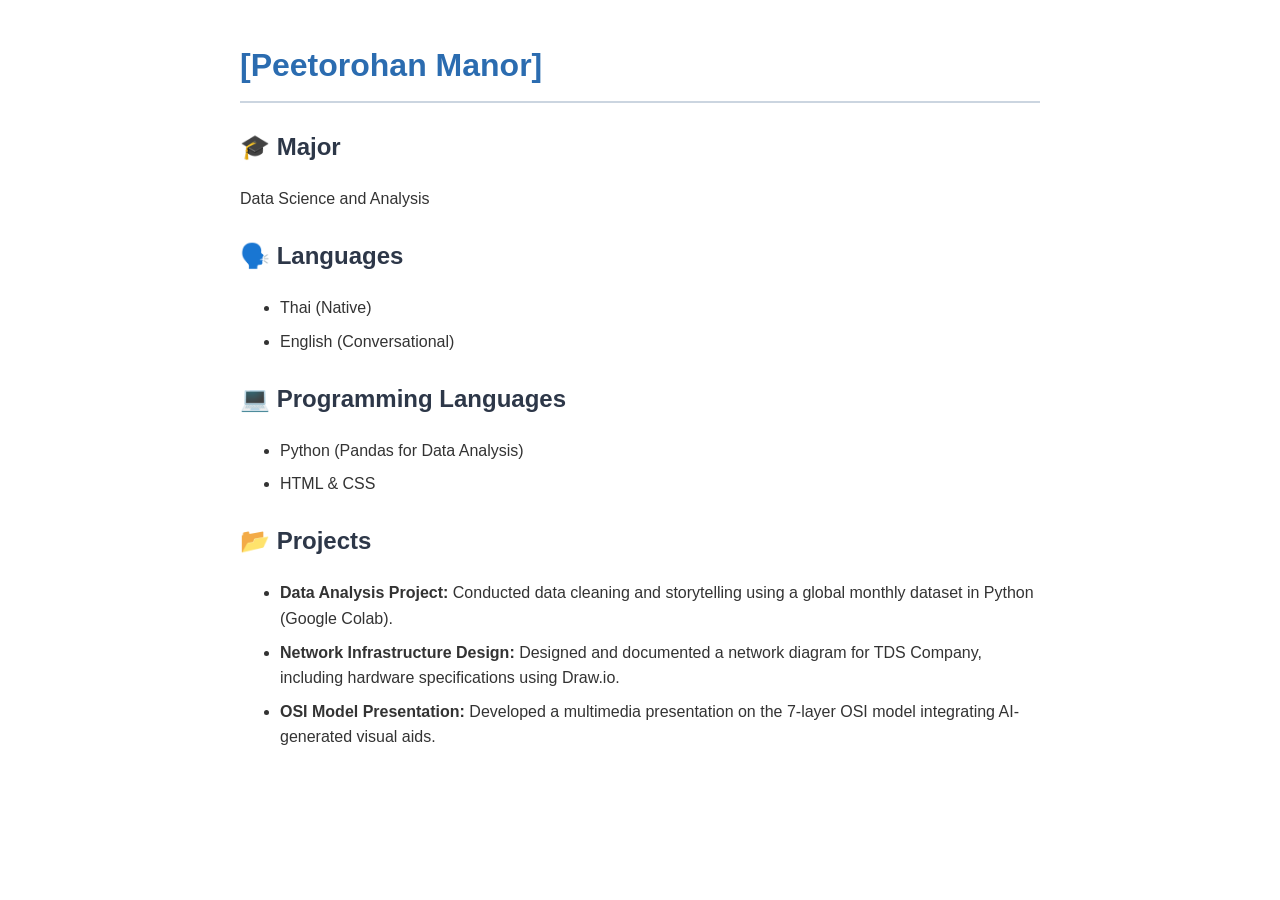
==== index.html @ d4fb4f1d "Add files via upload" ====
<!DOCTYPE html>
<html lang="en">
<head>
    <meta charset="UTF-8">
    <meta name="viewport" content="width=device-width, initial-scale=1.0">
    <meta name="description" content="Curriculum Vitae ของ Peetorohan Manor สาขา Data Science and Analysis">
    <meta name="keywords" content="CV, resume, Peetorohan Manor, Data Science, Data Analysis">
    <meta name="author" content="Peetorohan Manor">
    <title>Curriculum Vitae</title>
    
    <style>
        body { 
            font-family: Arial, sans-serif; 
            line-height: 1.6; 
            margin: 40px auto; 
            max-width: 800px;
            color: #333;
        }
        h1 { color: #2b6cb0; border-bottom: 2px solid #cbd5e0; padding-bottom: 10px; }
        h2 { color: #2d3748; margin-top: 25px; }
        ul { margin-bottom: 20px; }
        li { margin-bottom: 8px; }
    </style>
</head>
<body>

    <!-- 1. Your Name -->
    <h1>[Peetorohan Manor]</h1>

    <!-- 2. Your Major -->
    <h2>🎓 Major</h2>
    <p>Data Science and Analysis</p>

    <!-- 3. Languages you speak -->
    <h2>🗣️ Languages</h2>
    <ul>
        <li>Thai (Native)</li>
        <li>English (Conversational)</li>
    </ul>

    <!-- 4. Programming languages you used -->
    <h2>💻 Programming Languages</h2>
    <ul>
        <li>Python (Pandas for Data Analysis)</li>
        <li>HTML & CSS</li>
    </ul>

    <!-- 5. Projects that you have done -->
    <h2>📂 Projects</h2>
    <ul>
        <li><strong>Data Analysis Project:</strong> Conducted data cleaning and storytelling using a global monthly dataset in Python (Google Colab).</li>
        <li><strong>Network Infrastructure Design:</strong> Designed and documented a network diagram for TDS Company, including hardware specifications using Draw.io.</li>
        <li><strong>OSI Model Presentation:</strong> Developed a multimedia presentation on the 7-layer OSI model integrating AI-generated visual aids.</li>
    </ul>


</body>
</html>
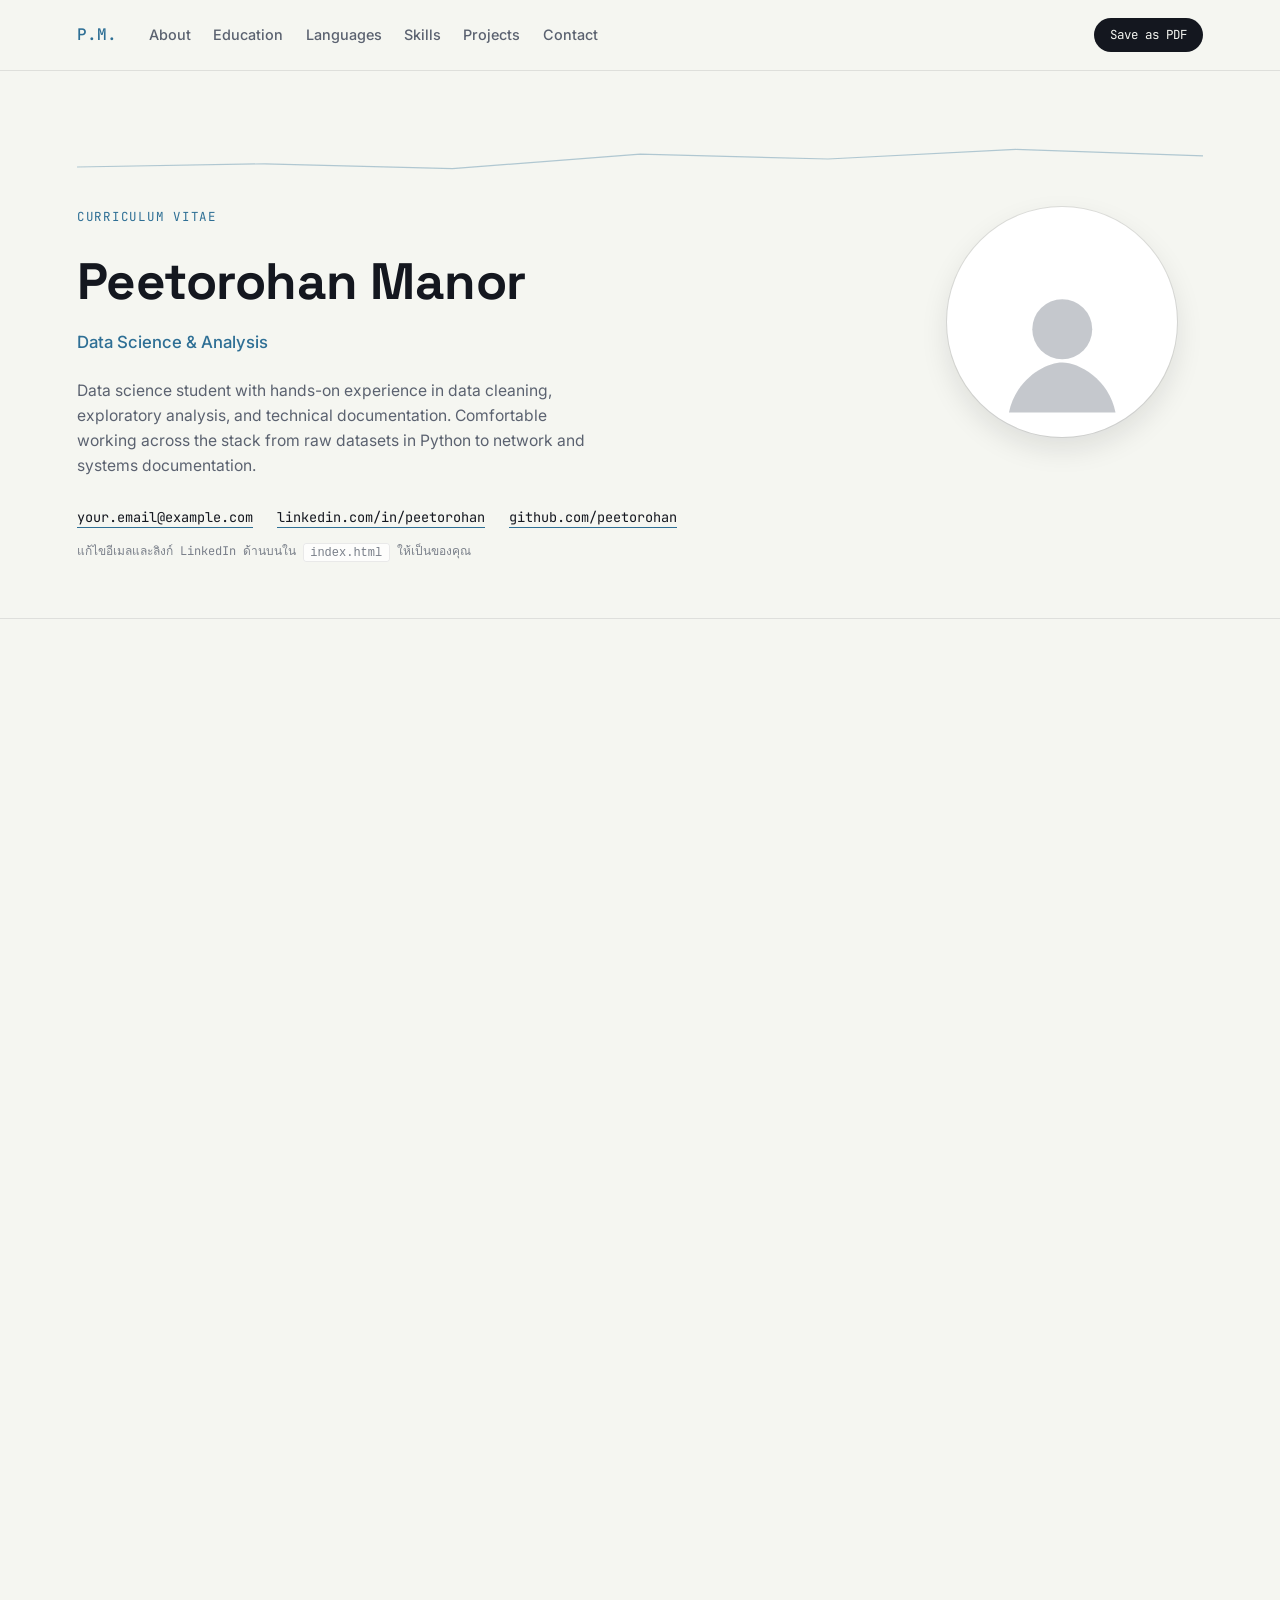
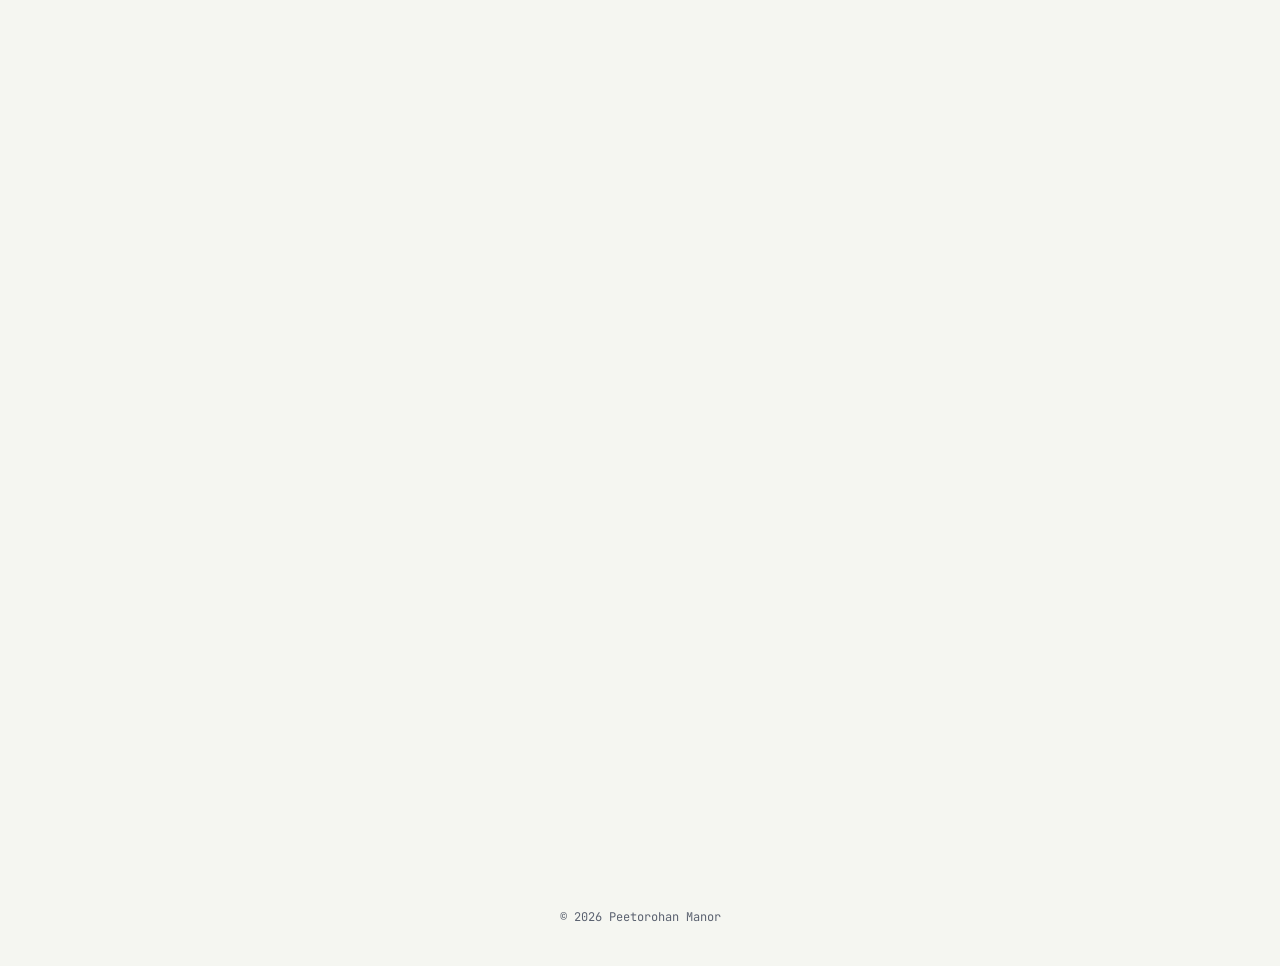
==== commit ed6b09b5: "Update index.html" ====
--- a/index.html
+++ b/index.html
@@ -1,58 +1,173 @@
 <!DOCTYPE html>
 <html lang="en">
 <head>
-    <meta charset="UTF-8">
-    <meta name="viewport" content="width=device-width, initial-scale=1.0">
-    <meta name="description" content="Curriculum Vitae ของ Peetorohan Manor สาขา Data Science and Analysis">
-    <meta name="keywords" content="CV, resume, Peetorohan Manor, Data Science, Data Analysis">
-    <meta name="author" content="Peetorohan Manor">
-    <title>Curriculum Vitae</title>
-    
-    <style>
-        body { 
-            font-family: Arial, sans-serif; 
-            line-height: 1.6; 
-            margin: 40px auto; 
-            max-width: 800px;
-            color: #333;
-        }
-        h1 { color: #2b6cb0; border-bottom: 2px solid #cbd5e0; padding-bottom: 10px; }
-        h2 { color: #2d3748; margin-top: 25px; }
-        ul { margin-bottom: 20px; }
-        li { margin-bottom: 8px; }
-    </style>
+<meta charset="UTF-8">
+<meta name="viewport" content="width=device-width, initial-scale=1.0">
+<meta name="description" content="Curriculum Vitae of Peetorohan Manor — Data Science and Analysis">
+<meta name="keywords" content="CV, resume, Peetorohan Manor, Data Science, Data Analysis">
+<meta name="author" content="Peetorohan Manor">
+<title>Peetorohan Manor — Curriculum Vitae</title>
+<link rel="preconnect" href="https://fonts.googleapis.com">
+<link href="https://fonts.googleapis.com/css2?family=Space+Grotesk:wght@500;600;700&family=Inter:wght@400;500;600&family=JetBrains+Mono:wght@400;500&display=swap" rel="stylesheet">
+<link rel="stylesheet" href="style.css">
 </head>
 <body>
 
-    <!-- 1. Your Name -->
-    <h1>[Peetorohan Manor]</h1>
+<nav class="topnav" id="topnav">
+  <span class="topnav__mark">P.M.</span>
+  <div class="topnav__links">
+    <a href="#about">About</a>
+    <a href="#education">Education</a>
+    <a href="#languages">Languages</a>
+    <a href="#skills">Skills</a>
+    <a href="#projects">Projects</a>
+    <a href="#contact">Contact</a>
+  </div>
+  <button class="topnav__print" id="printBtn">Save as PDF</button>
+</nav>
 
-    <!-- 2. Your Major -->
-    <h2>🎓 Major</h2>
-    <p>Data Science and Analysis</p>
+<!-- ===================== HERO ===================== -->
+<header class="hero" id="about">
+  <svg class="hero__line" viewBox="0 0 600 40" preserveAspectRatio="none" aria-hidden="true">
+    <polyline points="0,30 100,26 200,32 300,14 400,20 500,8 600,16"
+              fill="none" stroke="var(--blue)" stroke-width="1.5" opacity="0.35"/>
+  </svg>
 
-    <!-- 3. Languages you speak -->
-    <h2>🗣️ Languages</h2>
-    <ul>
-        <li>Thai (Native)</li>
-        <li>English (Conversational)</li>
-    </ul>
+  <div class="hero__grid">
+    <div class="hero__text">
+      <p class="hero__eyebrow">Curriculum&nbsp;Vitae</p>
+      <h1 class="hero__name">Peetorohan Manor</h1>
+      <p class="hero__role">Data Science &amp; Analysis</p>
 
-    <!-- 4. Programming languages you used -->
-    <h2>💻 Programming Languages</h2>
-    <ul>
-        <li>Python (Pandas for Data Analysis)</li>
-        <li>HTML & CSS</li>
-    </ul>
+      <p class="hero__summary">
+        Data science student with hands-on experience in data cleaning, exploratory analysis,
+        and technical documentation. Comfortable working across the stack from raw datasets
+        in Python to network and systems documentation.
+      </p>
 
-    <!-- 5. Projects that you have done -->
-    <h2>📂 Projects</h2>
-    <ul>
-        <li><strong>Data Analysis Project:</strong> Conducted data cleaning and storytelling using a global monthly dataset in Python (Google Colab).</li>
-        <li><strong>Network Infrastructure Design:</strong> Designed and documented a network diagram for TDS Company, including hardware specifications using Draw.io.</li>
-        <li><strong>OSI Model Presentation:</strong> Developed a multimedia presentation on the 7-layer OSI model integrating AI-generated visual aids.</li>
-    </ul>
+      <ul class="hero__contact">
+        <li><a href="mailto:your.email@example.com">your.email@example.com</a></li>
+        <li><a href="#">linkedin.com/in/peetorohan</a></li>
+        <li><a href="https://github.com/peetorohan">github.com/peetorohan</a></li>
+      </ul>
+      <p class="hero__note">แก้ไขอีเมลและลิงก์ LinkedIn ด้านบนใน <code>index.html</code> ให้เป็นของคุณ</p>
+    </div>
 
+    <div class="hero__photo">
+      <div class="hero__photo-frame">
+        <img src="assets/Profile.JPG" alt="Peetorohan Manor" onerror="this.style.display='none'; this.nextElementSibling.style.display='flex';">
+        <div class="hero__photo-fallback">
+          <svg viewBox="0 0 100 100" aria-hidden="true">
+            <circle cx="50" cy="38" r="18" fill="var(--muted)" opacity="0.35"/>
+            <path d="M18 88c4-20 22-30 32-30s28 10 32 30" fill="var(--muted)" opacity="0.35"/>
+          </svg>
+        </div>
+      </div>
+    </div>
+  </div>
+</header>
 
+<main>
+
+  <!-- ===================== EDUCATION ===================== -->
+  <section class="section" id="education">
+    <p class="section__tag">01</p>
+    <h2 class="section__title">Education</h2>
+
+    <article class="entry">
+      <div class="entry__head">
+        <h3>Fatoni University</h3>
+        <span class="entry__date">2567 — 2570</span>
+      </div>
+      <p class="entry__org">Data Science and Analysis (DSA)</p>
+    </article>
+  </section>
+
+  <!-- ===================== LANGUAGES ===================== -->
+  <section class="section" id="languages">
+    <p class="section__tag">02</p>
+    <h2 class="section__title">Languages</h2>
+
+    <div class="langbar">
+      <div class="langbar__row">
+        <span class="langbar__label">Thai <em>Native</em></span>
+        <div class="langbar__track"><div class="langbar__fill" data-fill="100"></div></div>
+      </div>
+      <div class="langbar__row">
+        <span class="langbar__label">Malay <em>Native</em></span>
+        <div class="langbar__track"><div class="langbar__fill" data-fill="100"></div></div>
+      </div>
+      <div class="langbar__row">
+        <span class="langbar__label">English <em>Conversational</em></span>
+        <div class="langbar__track"><div class="langbar__fill" data-fill="60"></div></div>
+      </div>
+    </div>
+  </section>
+
+  <!-- ===================== SKILLS ===================== -->
+  <section class="section" id="skills">
+    <p class="section__tag">03</p>
+    <h2 class="section__title">Programming Languages &amp; Tools</h2>
+
+    <div class="tags">
+      <span class="tag tag--blue">Python</span>
+      <span class="tag tag--blue">Pandas</span>
+      <span class="tag tag--amber">HTML</span>
+      <span class="tag tag--amber">CSS</span>
+      <span class="tag tag--green">Google Colab</span>
+      <span class="tag tag--green">Draw.io</span>
+    </div>
+  </section>
+
+  <!-- ===================== PROJECTS ===================== -->
+  <section class="section" id="projects">
+    <p class="section__tag">04</p>
+    <h2 class="section__title">Projects</h2>
+
+    <div class="projects">
+
+      <article class="project">
+        <div class="project__icon" aria-hidden="true">
+          <svg viewBox="0 0 40 40"><rect x="6" y="20" width="6" height="14" fill="var(--blue)"/><rect x="17" y="10" width="6" height="24" fill="var(--blue)"/><rect x="28" y="16" width="6" height="18" fill="var(--blue)"/></svg>
+        </div>
+        <h3>Data Analysis Project</h3>
+        <p>Conducted data cleaning and storytelling using a global monthly dataset in Python (Google Colab).</p>
+        <div class="project__tags"><span>Python</span><span>Pandas</span><span>Google Colab</span></div>
+      </article>
+
+      <article class="project">
+        <div class="project__icon" aria-hidden="true">
+          <svg viewBox="0 0 40 40"><circle cx="10" cy="10" r="4" fill="var(--amber)"/><circle cx="30" cy="10" r="4" fill="var(--amber)"/><circle cx="20" cy="30" r="4" fill="var(--amber)"/><line x1="10" y1="10" x2="20" y2="30" stroke="var(--amber)" stroke-width="2"/><line x1="30" y1="10" x2="20" y2="30" stroke="var(--amber)" stroke-width="2"/><line x1="10" y1="10" x2="30" y2="10" stroke="var(--amber)" stroke-width="2"/></svg>
+        </div>
+        <h3>Network Infrastructure Design</h3>
+        <p>Designed and documented a network diagram for TDS Company, including hardware specifications using Draw.io.</p>
+        <div class="project__tags"><span>Draw.io</span><span>Network Design</span></div>
+      </article>
+
+      <article class="project">
+        <div class="project__icon" aria-hidden="true">
+          <svg viewBox="0 0 40 40"><rect x="5" y="8" width="30" height="4" fill="var(--green)"/><rect x="5" y="16" width="30" height="4" fill="var(--green)"/><rect x="5" y="24" width="20" height="4" fill="var(--green)"/></svg>
+        </div>
+        <h3>OSI Model Presentation</h3>
+        <p>Developed a multimedia presentation on the 7-layer OSI model integrating AI-generated visual aids.</p>
+        <div class="project__tags"><span>Presentation</span><span>Networking</span></div>
+      </article>
+
+    </div>
+  </section>
+
+  <!-- ===================== CONTACT ===================== -->
+  <section class="section section--contact" id="contact">
+    <p class="section__tag">05</p>
+    <h2 class="section__title">Get in touch</h2>
+    <p class="section__lead">Open to internships and entry-level roles in data analysis.</p>
+    <a class="cta" href="mailto:your.email@example.com">your.email@example.com</a>
+  </section>
+
+</main>
+
+<footer class="footer">© 2026 Peetorohan Manor</footer>
+
+<script src="script.js"></script>
 </body>
-</html>+</html>
--- a/style.css
+++ b/style.css
@@ -0,0 +1,368 @@
+/* ==========================================================
+   TOKENS
+   ========================================================== */
+:root{
+  --bg:      #F5F6F1;
+  --panel:   #FFFFFF;
+  --ink:     #14171F;
+  --muted:   #5B6270;
+  --line:    rgba(20,23,31,0.10);
+
+  --blue:    #2E6F95;
+  --amber:   #D98E04;
+  --green:   #4C9A6A;
+
+  --display: 'Space Grotesk', sans-serif;
+  --body:    'Inter', sans-serif;
+  --mono:    'JetBrains Mono', monospace;
+}
+
+*{ box-sizing:border-box; margin:0; padding:0; }
+html{ scroll-behavior:smooth; }
+
+body{
+  background:var(--bg);
+  color:var(--ink);
+  font-family:var(--body);
+  line-height:1.6;
+}
+
+/* ==========================================================
+   TOP NAV
+   ========================================================== */
+.topnav{
+  position:sticky;
+  top:0;
+  display:flex;
+  align-items:center;
+  gap:2rem;
+  padding:1.1rem 6vw;
+  background:rgba(245,246,241,0.85);
+  backdrop-filter:blur(8px);
+  border-bottom:1px solid var(--line);
+  z-index:20;
+}
+.topnav__mark{
+  font-family:var(--mono);
+  font-weight:500;
+  color:var(--blue);
+}
+.topnav__links{
+  display:flex;
+  gap:1.4rem;
+  flex:1;
+}
+.topnav__links a{
+  text-decoration:none;
+  color:var(--muted);
+  font-size:0.9rem;
+  font-weight:500;
+  transition:color 0.2s;
+}
+.topnav__links a:hover{ color:var(--ink); }
+.topnav__print{
+  font-family:var(--mono);
+  font-size:0.78rem;
+  background:var(--ink);
+  color:var(--bg);
+  border:none;
+  padding:0.55rem 1rem;
+  border-radius:20px;
+  cursor:pointer;
+  transition:opacity 0.2s;
+}
+.topnav__print:hover{ opacity:0.85; }
+
+/* ==========================================================
+   HERO
+   ========================================================== */
+.hero{
+  position:relative;
+  padding:4.5rem 6vw 3.5rem;
+  border-bottom:1px solid var(--line);
+}
+.hero__line{
+  display:block;
+  width:100%;
+  height:32px;
+  margin-bottom:2rem;
+}
+.hero__grid{
+  display:grid;
+  grid-template-columns:1fr auto;
+  gap:3rem;
+  align-items:start;
+  max-width:1100px;
+}
+.hero__eyebrow{
+  font-family:var(--mono);
+  font-size:0.78rem;
+  letter-spacing:0.14em;
+  text-transform:uppercase;
+  color:var(--blue);
+  margin-bottom:0.9rem;
+}
+.hero__name{
+  font-family:var(--display);
+  font-weight:700;
+  font-size:clamp(2.1rem, 4.6vw, 3.2rem);
+  letter-spacing:-0.01em;
+  margin-bottom:0.35rem;
+}
+.hero__role{
+  font-size:1.05rem;
+  color:var(--blue);
+  font-weight:500;
+  margin-bottom:1.4rem;
+}
+.hero__summary{
+  color:var(--muted);
+  max-width:52ch;
+  margin-bottom:1.6rem;
+  font-size:0.98rem;
+}
+.hero__contact{
+  list-style:none;
+  display:flex;
+  flex-wrap:wrap;
+  gap:1.5rem;
+  margin-bottom:0.8rem;
+}
+.hero__contact a{
+  font-family:var(--mono);
+  font-size:0.85rem;
+  color:var(--ink);
+  text-decoration:none;
+  border-bottom:1px solid var(--blue);
+  padding-bottom:1px;
+}
+.hero__contact a:hover{ color:var(--blue); }
+.hero__note{
+  font-family:var(--mono);
+  font-size:0.75rem;
+  color:var(--muted);
+  opacity:0.8;
+}
+.hero__note code{
+  background:var(--panel);
+  border:1px solid var(--line);
+  padding:0.1rem 0.4rem;
+  border-radius:3px;
+}
+
+/* ---------- photo ---------- */
+.hero__photo{
+  display:flex;
+  flex-direction:column;
+  align-items:center;
+  gap:0.6rem;
+}
+.hero__photo-frame{
+  position:relative;
+  width:230px;
+  height:230px;
+  border-radius:50%;
+  overflow:hidden;
+  border:4px solid var(--panel);
+  box-shadow:0 0 0 1px var(--line), 0 12px 28px rgba(20,23,31,0.10);
+  background:var(--panel);
+}
+.hero__photo-frame img{
+  width:100%;
+  height:100%;
+  object-fit:cover;
+  display:block;
+}
+.hero__photo-fallback{
+  display:none;
+  position:absolute;
+  inset:0;
+  align-items:flex-end;
+  justify-content:center;
+  overflow:hidden;
+}
+.hero__photo-fallback svg{ width:75%; height:75%; }
+.hero__photo-hint{
+  font-family:var(--mono);
+  font-size:0.68rem;
+  color:var(--muted);
+  text-align:center;
+  max-width:150px;
+  opacity:0.75;
+}
+.hero__photo-hint code{
+  background:var(--panel);
+  border:1px solid var(--line);
+  padding:0.05rem 0.3rem;
+  border-radius:3px;
+}
+
+@media (max-width:640px){
+  .hero__grid{ grid-template-columns:1fr; }
+  .hero__photo{ order:-1; align-items:flex-start; }
+  .hero__photo-frame{ width:140px; height:140px; }
+}
+
+/* ==========================================================
+   SECTIONS
+   ========================================================== */
+main{ max-width:900px; margin:0 auto; padding:0 6vw; }
+
+.section{
+  padding:3.5rem 0;
+  border-bottom:1px solid var(--line);
+  opacity:0;
+  transform:translateY(16px);
+  transition:opacity 0.6s ease, transform 0.6s ease;
+}
+.section.in-view{ opacity:1; transform:translateY(0); }
+.section:last-of-type{ border-bottom:none; }
+
+.section__tag{
+  font-family:var(--mono);
+  font-size:0.78rem;
+  color:var(--amber);
+  margin-bottom:0.6rem;
+}
+.section__title{
+  font-family:var(--display);
+  font-weight:600;
+  font-size:1.9rem;
+  margin-bottom:1.8rem;
+}
+.section__lead{
+  color:var(--muted);
+  max-width:56ch;
+  margin-bottom:1.5rem;
+}
+
+/* ---------- languages ---------- */
+.langbar__row{ margin-bottom:1.2rem; }
+.langbar__label{
+  display:block;
+  font-size:0.92rem;
+  margin-bottom:0.4rem;
+}
+.langbar__label em{
+  font-style:normal;
+  color:var(--muted);
+  font-family:var(--mono);
+  font-size:0.78rem;
+  margin-left:0.5rem;
+}
+.langbar__track{
+  width:100%;
+  height:8px;
+  background:var(--line);
+  border-radius:4px;
+  overflow:hidden;
+}
+.langbar__fill{
+  height:100%;
+  width:0%;
+  background:linear-gradient(90deg, var(--blue), var(--green));
+  border-radius:4px;
+  transition:width 1.1s ease;
+}
+
+/* ---------- skills tags ---------- */
+.tags{ display:flex; flex-wrap:wrap; gap:0.6rem; }
+.tag{
+  font-family:var(--mono);
+  font-size:0.85rem;
+  padding:0.5rem 1rem;
+  border-radius:20px;
+  border:1px solid var(--line);
+  background:var(--panel);
+}
+.tag--blue{ color:var(--blue); border-color:color-mix(in srgb, var(--blue) 40%, transparent); }
+.tag--amber{ color:var(--amber); border-color:color-mix(in srgb, var(--amber) 40%, transparent); }
+.tag--green{ color:var(--green); border-color:color-mix(in srgb, var(--green) 40%, transparent); }
+
+/* ---------- projects ---------- */
+.projects{
+  display:grid;
+  grid-template-columns:repeat(3, 1fr);
+  gap:1.2rem;
+}
+.project{
+  background:var(--panel);
+  border:1px solid var(--line);
+  border-radius:10px;
+  padding:1.5rem;
+  transition:transform 0.2s, box-shadow 0.2s;
+}
+.project:hover{
+  transform:translateY(-3px);
+  box-shadow:0 10px 24px rgba(20,23,31,0.08);
+}
+.project__icon{ width:40px; height:40px; margin-bottom:1rem; }
+.project__icon svg{ width:100%; height:100%; }
+.project h3{
+  font-family:var(--display);
+  font-size:1.05rem;
+  margin-bottom:0.5rem;
+}
+.project p{
+  font-size:0.88rem;
+  color:var(--muted);
+  margin-bottom:1rem;
+}
+.project__tags{ display:flex; flex-wrap:wrap; gap:0.4rem; }
+.project__tags span{
+  font-family:var(--mono);
+  font-size:0.72rem;
+  color:var(--muted);
+  background:var(--bg);
+  border:1px solid var(--line);
+  padding:0.2rem 0.55rem;
+  border-radius:12px;
+}
+
+/* ---------- contact ---------- */
+.section--contact{ text-align:left; }
+.cta{
+  display:inline-block;
+  font-family:var(--mono);
+  font-size:1rem;
+  color:var(--bg);
+  background:var(--ink);
+  padding:0.8rem 1.6rem;
+  border-radius:30px;
+  text-decoration:none;
+  transition:opacity 0.2s;
+}
+.cta:hover{ opacity:0.85; }
+
+.footer{
+  text-align:center;
+  font-family:var(--mono);
+  font-size:0.75rem;
+  color:var(--muted);
+  padding:2.5rem 0;
+}
+
+/* ==========================================================
+   RESPONSIVE
+   ========================================================== */
+@media (max-width:760px){
+  .topnav__links{ display:none; }
+  .projects{ grid-template-columns:1fr; }
+  .hero{ padding-top:4.5rem; }
+}
+
+/* ==========================================================
+   PRINT
+   ========================================================== */
+@media print{
+  .topnav{ display:none; }
+  .hero__plot{ display:none; }
+  .section{ opacity:1; transform:none; break-inside:avoid; }
+  body{ background:#fff; }
+}
+
+@media (prefers-reduced-motion: reduce){
+  .section{ transition:none; opacity:1; transform:none; }
+  .langbar__fill{ transition:none; }
+  html{ scroll-behavior:auto; }
+}
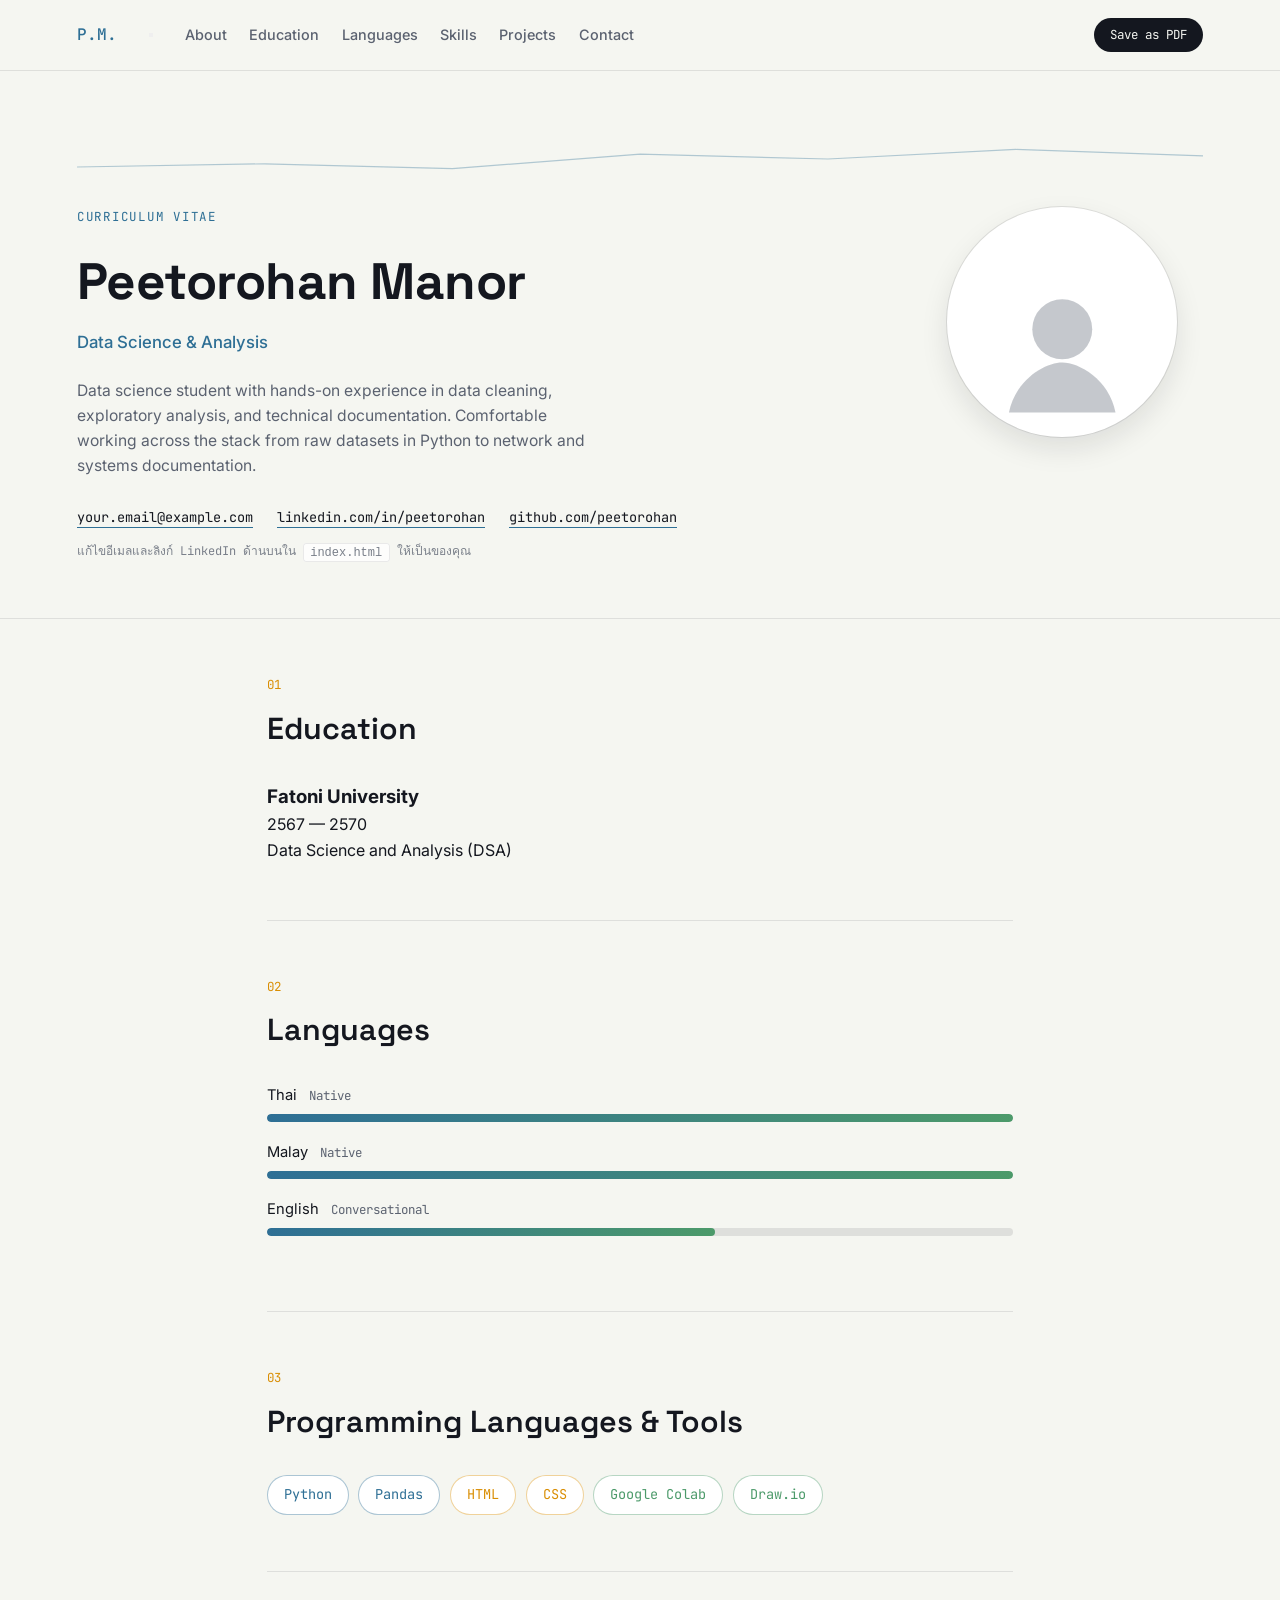
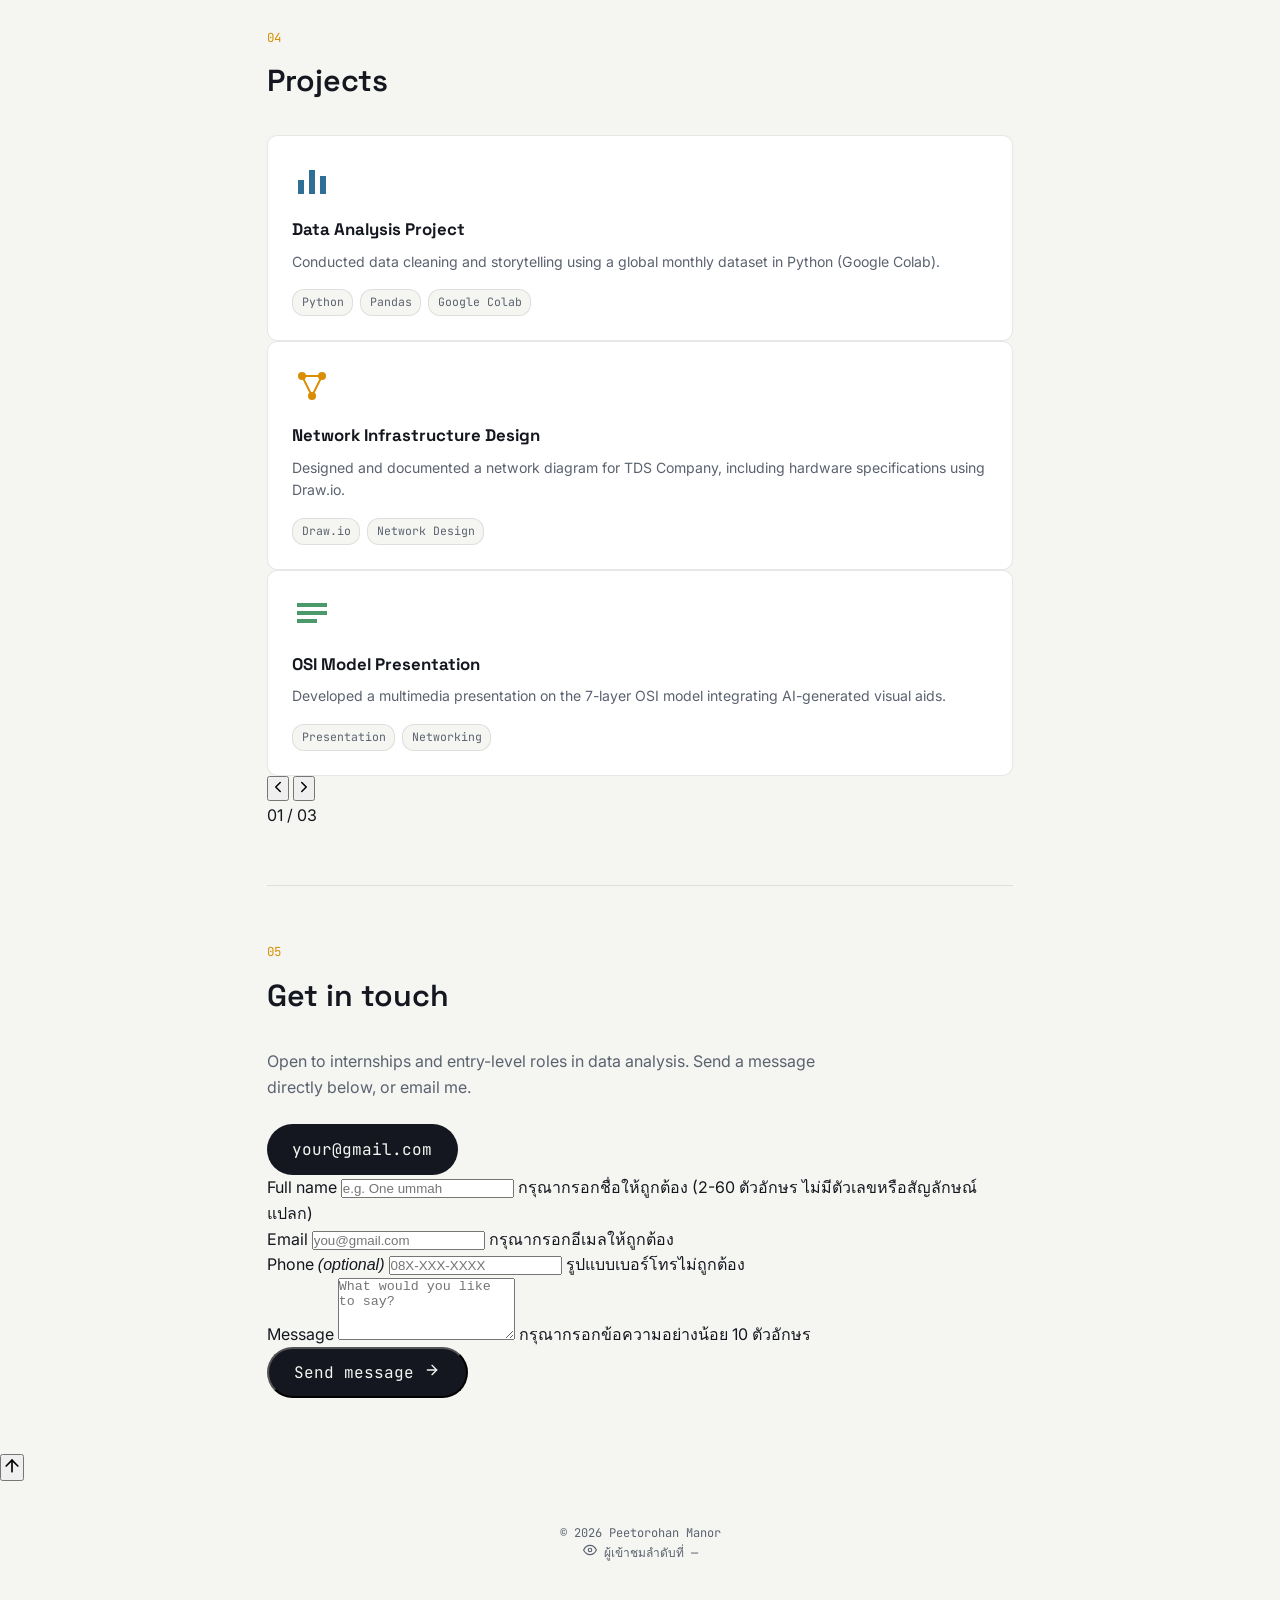
==== commit 0d397157: "Update index.html" ====
--- a/index.html
+++ b/index.html
@@ -15,7 +15,12 @@
 
 <nav class="topnav" id="topnav">
   <span class="topnav__mark">P.M.</span>
-  <div class="topnav__links">
+
+  <button class="burger" id="burgerBtn" aria-label="เปิด/ปิดเมนู" aria-expanded="false" aria-controls="navLinks">
+    <span></span><span></span><span></span>
+  </button>
+
+  <div class="topnav__links" id="navLinks">
     <a href="#about">About</a>
     <a href="#education">Education</a>
     <a href="#languages">Languages</a>
@@ -55,7 +60,7 @@
 
     <div class="hero__photo">
       <div class="hero__photo-frame">
-        <img src="assets/Profile.JPG" alt="Peetorohan Manor" onerror="this.style.display='none'; this.nextElementSibling.style.display='flex';">
+        <img src="assets/profile.JPG" alt="Peetorohan Manor" onerror="this.style.display='none'; this.nextElementSibling.style.display='flex';">
         <div class="hero__photo-fallback">
           <svg viewBox="0 0 100 100" aria-hidden="true">
             <circle cx="50" cy="38" r="18" fill="var(--muted)" opacity="0.35"/>
@@ -119,40 +124,56 @@
     </div>
   </section>
 
-  <!-- ===================== PROJECTS ===================== -->
+  <!-- ===================== PROJECTS (CAROUSEL) ===================== -->
   <section class="section" id="projects">
     <p class="section__tag">04</p>
     <h2 class="section__title">Projects</h2>
 
-    <div class="projects">
-
-      <article class="project">
-        <div class="project__icon" aria-hidden="true">
-          <svg viewBox="0 0 40 40"><rect x="6" y="20" width="6" height="14" fill="var(--blue)"/><rect x="17" y="10" width="6" height="24" fill="var(--blue)"/><rect x="28" y="16" width="6" height="18" fill="var(--blue)"/></svg>
-        </div>
-        <h3>Data Analysis Project</h3>
-        <p>Conducted data cleaning and storytelling using a global monthly dataset in Python (Google Colab).</p>
-        <div class="project__tags"><span>Python</span><span>Pandas</span><span>Google Colab</span></div>
-      </article>
-
-      <article class="project">
-        <div class="project__icon" aria-hidden="true">
-          <svg viewBox="0 0 40 40"><circle cx="10" cy="10" r="4" fill="var(--amber)"/><circle cx="30" cy="10" r="4" fill="var(--amber)"/><circle cx="20" cy="30" r="4" fill="var(--amber)"/><line x1="10" y1="10" x2="20" y2="30" stroke="var(--amber)" stroke-width="2"/><line x1="30" y1="10" x2="20" y2="30" stroke="var(--amber)" stroke-width="2"/><line x1="10" y1="10" x2="30" y2="10" stroke="var(--amber)" stroke-width="2"/></svg>
-        </div>
-        <h3>Network Infrastructure Design</h3>
-        <p>Designed and documented a network diagram for TDS Company, including hardware specifications using Draw.io.</p>
-        <div class="project__tags"><span>Draw.io</span><span>Network Design</span></div>
-      </article>
-
-      <article class="project">
-        <div class="project__icon" aria-hidden="true">
-          <svg viewBox="0 0 40 40"><rect x="5" y="8" width="30" height="4" fill="var(--green)"/><rect x="5" y="16" width="30" height="4" fill="var(--green)"/><rect x="5" y="24" width="20" height="4" fill="var(--green)"/></svg>
-        </div>
-        <h3>OSI Model Presentation</h3>
-        <p>Developed a multimedia presentation on the 7-layer OSI model integrating AI-generated visual aids.</p>
-        <div class="project__tags"><span>Presentation</span><span>Networking</span></div>
-      </article>
-
+    <div class="carousel" id="projectCarousel">
+      <div class="carousel__viewport">
+        <div class="carousel__track" id="carouselTrack">
+
+          <article class="project carousel__slide">
+            <div class="project__icon" aria-hidden="true">
+              <svg viewBox="0 0 40 40"><rect x="6" y="20" width="6" height="14" fill="var(--blue)"/><rect x="17" y="10" width="6" height="24" fill="var(--blue)"/><rect x="28" y="16" width="6" height="18" fill="var(--blue)"/></svg>
+            </div>
+            <h3>Data Analysis Project</h3>
+            <p>Conducted data cleaning and storytelling using a global monthly dataset in Python (Google Colab).</p>
+            <div class="project__tags"><span>Python</span><span>Pandas</span><span>Google Colab</span></div>
+          </article>
+
+          <article class="project carousel__slide">
+            <div class="project__icon" aria-hidden="true">
+              <svg viewBox="0 0 40 40"><circle cx="10" cy="10" r="4" fill="var(--amber)"/><circle cx="30" cy="10" r="4" fill="var(--amber)"/><circle cx="20" cy="30" r="4" fill="var(--amber)"/><line x1="10" y1="10" x2="20" y2="30" stroke="var(--amber)" stroke-width="2"/><line x1="30" y1="10" x2="20" y2="30" stroke="var(--amber)" stroke-width="2"/><line x1="10" y1="10" x2="30" y2="10" stroke="var(--amber)" stroke-width="2"/></svg>
+            </div>
+            <h3>Network Infrastructure Design</h3>
+            <p>Designed and documented a network diagram for TDS Company, including hardware specifications using Draw.io.</p>
+            <div class="project__tags"><span>Draw.io</span><span>Network Design</span></div>
+          </article>
+
+          <article class="project carousel__slide">
+            <div class="project__icon" aria-hidden="true">
+              <svg viewBox="0 0 40 40"><rect x="5" y="8" width="30" height="4" fill="var(--green)"/><rect x="5" y="16" width="30" height="4" fill="var(--green)"/><rect x="5" y="24" width="20" height="4" fill="var(--green)"/></svg>
+            </div>
+            <h3>OSI Model Presentation</h3>
+            <p>Developed a multimedia presentation on the 7-layer OSI model integrating AI-generated visual aids.</p>
+            <div class="project__tags"><span>Presentation</span><span>Networking</span></div>
+          </article>
+
+        </div>
+      </div>
+
+      <button class="carousel__btn carousel__btn--prev" id="prevBtn" aria-label="โปรเจกต์ก่อนหน้า">
+        <svg viewBox="0 0 24 24" width="18" height="18" fill="none" stroke="currentColor" stroke-width="2" stroke-linecap="round" stroke-linejoin="round"><polyline points="15 18 9 12 15 6"></polyline></svg>
+      </button>
+      <button class="carousel__btn carousel__btn--next" id="nextBtn" aria-label="โปรเจกต์ถัดไป">
+        <svg viewBox="0 0 24 24" width="18" height="18" fill="none" stroke="currentColor" stroke-width="2" stroke-linecap="round" stroke-linejoin="round"><polyline points="9 18 15 12 9 6"></polyline></svg>
+      </button>
+
+      <div class="carousel__meta">
+        <span class="carousel__count" id="carouselCount">01 / 03</span>
+        <div class="carousel__dots" id="carouselDots"></div>
+      </div>
     </div>
   </section>
 
@@ -160,13 +181,74 @@
   <section class="section section--contact" id="contact">
     <p class="section__tag">05</p>
     <h2 class="section__title">Get in touch</h2>
-    <p class="section__lead">Open to internships and entry-level roles in data analysis.</p>
-    <a class="cta" href="mailto:your.email@example.com">your.email@example.com</a>
+    <p class="section__lead">Open to internships and entry-level roles in data analysis. Send a message directly below, or email me.</p>
+    <a class="cta cta--ghost" href="mailto:yourl@gmail.com">your@gmail.com</a>
+
+    <form class="contact-form" id="contactForm" novalidate>
+
+      <div class="form-grid">
+        <div class="form-row">
+          <label for="cf-name">Full name</label>
+          <input
+            type="text" id="cf-name" name="name" required
+            placeholder="e.g. One ummah"
+            pattern="^[A-Za-zก-๙\s'.-]{2,60}$"
+            title="กรอกชื่อ 2-60 ตัวอักษร (ตัวอักษรไทย/อังกฤษ, เว้นวรรค, - . ' เท่านั้น)">
+          <span class="form-error">กรุณากรอกชื่อให้ถูกต้อง (2-60 ตัวอักษร ไม่มีตัวเลขหรือสัญลักษณ์แปลก)</span>
+        </div>
+
+        <div class="form-row">
+          <label for="cf-email">Email</label>
+          <input
+            type="email" id="cf-email" name="email" required
+            placeholder="you@gmail.com"
+            pattern="^[^\s@]+@[^\s@]+\.[a-zA-Z]{2,}$"
+            title="กรอกอีเมลให้ถูกต้อง เช่น you@gmail.com">
+          <span class="form-error">กรุณากรอกอีเมลให้ถูกต้อง</span>
+        </div>
+      </div>
+
+      <div class="form-row">
+        <label for="cf-phone">Phone <em>(optional)</em></label>
+        <input
+          type="tel" id="cf-phone" name="phone"
+          placeholder="08X-XXX-XXXX"
+          pattern="^[0-9\-\s]{9,15}$"
+          title="กรอกเบอร์โทร 9-15 หลัก ใช้ตัวเลขและ - เท่านั้น">
+        <span class="form-error">รูปแบบเบอร์โทรไม่ถูกต้อง</span>
+      </div>
+
+      <div class="form-row">
+        <label for="cf-message">Message</label>
+        <textarea
+          id="cf-message" name="message" rows="4" required
+          minlength="10" maxlength="500"
+          placeholder="What would you like to say?"></textarea>
+        <span class="form-error">กรุณากรอกข้อความอย่างน้อย 10 ตัวอักษร</span>
+      </div>
+
+      <button type="submit" class="cta cta--submit">
+        <span>Send message</span>
+        <svg viewBox="0 0 24 24" width="16" height="16" fill="none" stroke="currentColor" stroke-width="2" stroke-linecap="round" stroke-linejoin="round"><line x1="5" y1="12" x2="19" y2="12"></line><polyline points="12 5 19 12 12 19"></polyline></svg>
+      </button>
+      <p class="form-status" id="formStatus" role="status" aria-live="polite"></p>
+    </form>
   </section>
 
 </main>
 
-<footer class="footer">© 2026 Peetorohan Manor</footer>
+<!-- ===================== GO TO TOP ===================== -->
+<button id="toTopBtn" class="to-top" aria-label="กลับขึ้นด้านบน" title="กลับขึ้นด้านบน">
+  <svg viewBox="0 0 24 24" width="20" height="20" fill="none" stroke="currentColor" stroke-width="2" stroke-linecap="round" stroke-linejoin="round"><line x1="12" y1="19" x2="12" y2="5"></line><polyline points="5 12 12 5 19 12"></polyline></svg>
+</button>
+
+<footer class="footer">
+  <p>© <span id="year">2026</span> Peetorohan Manor</p>
+  <p class="visitor-badge">
+    <svg viewBox="0 0 24 24" width="14" height="14" fill="none" stroke="currentColor" stroke-width="2" stroke-linecap="round" stroke-linejoin="round"><path d="M1 12s4-8 11-8 11 8 11 8-4 8-11 8-11-8-11-8z"></path><circle cx="12" cy="12" r="3"></circle></svg>
+    ผู้เข้าชมลำดับที่ <span id="visitorCount">—</span>
+  </p>
+</footer>
 
 <script src="script.js"></script>
 </body>
